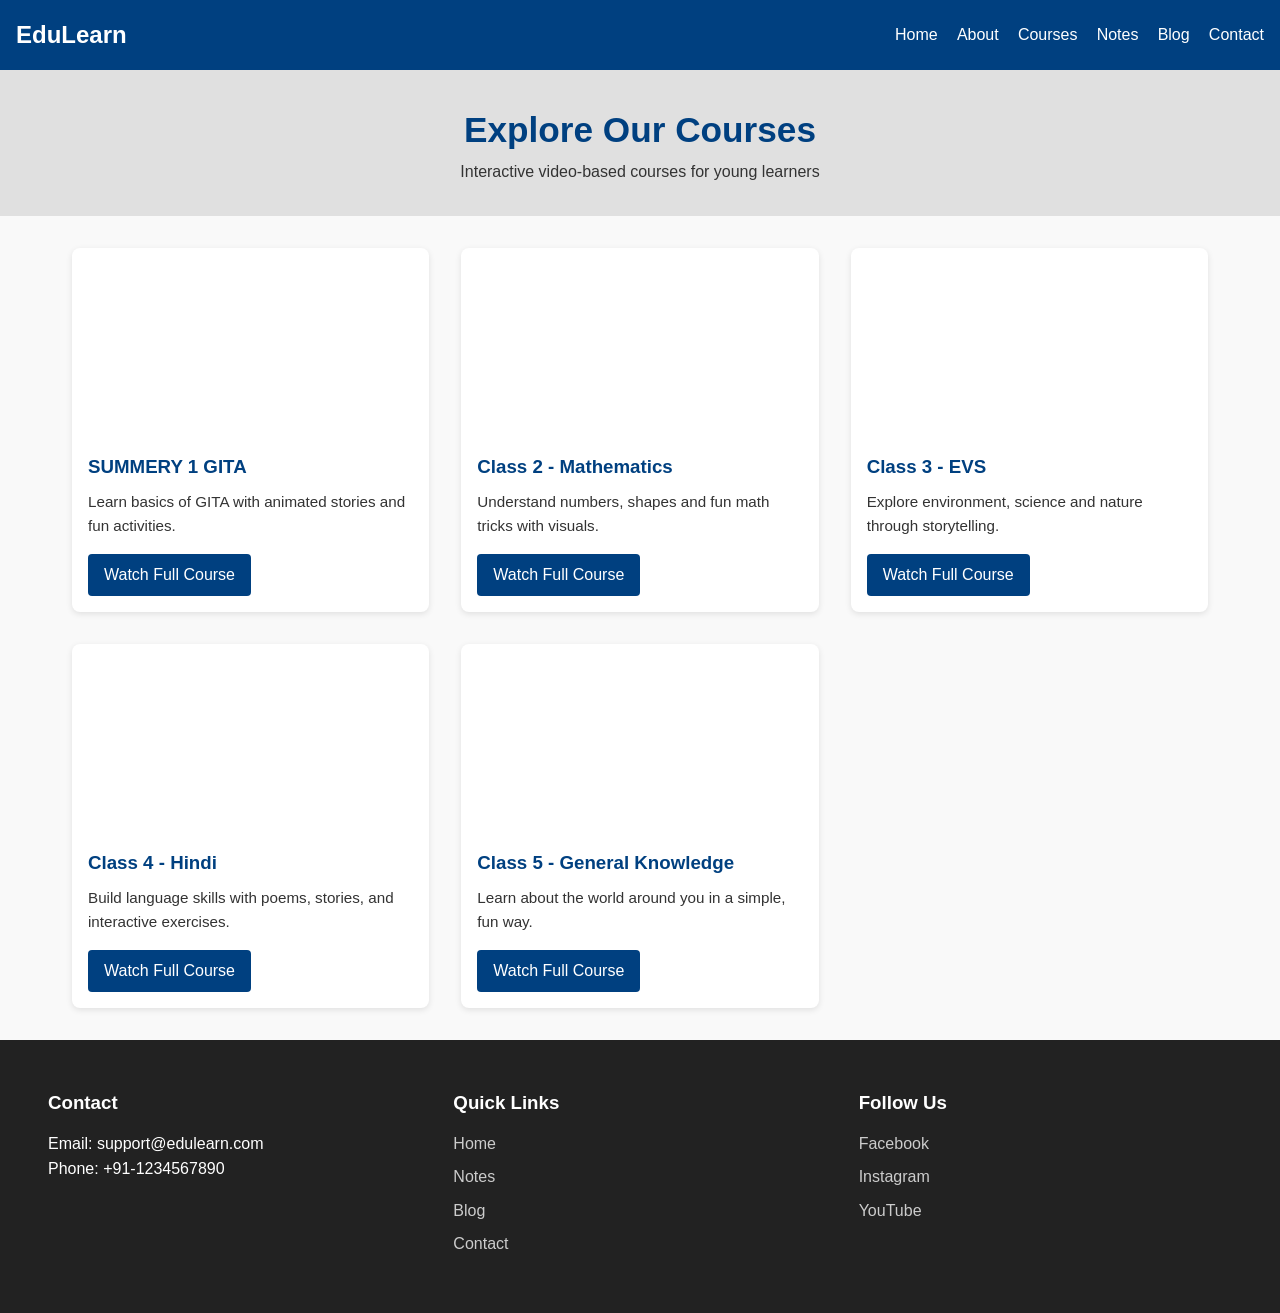
==== frontend/courses.html @ ccd1787a "added forntend to backend reop" ====
<!DOCTYPE html>
<html lang="en">

<head>
  <meta charset="UTF-8">
  <meta name="viewport" content="width=device-width, initial-scale=1.0">
  <title>Courses - EduLearn</title>
  <style>
    * {
      margin: 0;
      padding: 0;
      box-sizing: border-box;
      font-family: Arial, sans-serif;
    }

    body {
      background-color: #f9f9f9;
      color: #333;
      line-height: 1.6;
    }

    nav {
      background: #004080;
      color: #fff;
      padding: 1rem;
      display: flex;
      justify-content: space-between;
      align-items: center;
      flex-wrap: wrap;
    }

    .logo {
      font-size: 1.5rem;
      font-weight: bold;
    }

    .nav-links {
      list-style: none;
      display: flex;
      gap: 1.2rem;
    }

    .nav-links a {
      color: #fff;
      text-decoration: none;
    }

    header {
      background-color: #e0e0e0;
      padding: 2rem;
      text-align: center;
    }

    header h1 {
      font-size: 2.2rem;
      color: #004080;
    }

    section.courses {
      padding: 2rem;
      max-width: 1200px;
      margin: auto;
    }

    .course-grid {
      display: grid;
      grid-template-columns: repeat(auto-fit, minmax(280px, 1fr));
      gap: 2rem;
    }

    .course-card {
      background: #fff;
      border-radius: 8px;
      overflow: hidden;
      box-shadow: 0 2px 6px rgba(0, 0, 0, 0.1);
    }

    .course-card iframe {
      width: 100%;
      height: 180px;
      border: none;
    }

    .course-card .content {
      padding: 1rem;
    }

    .course-card h3 {
      color: #004080;
      margin-bottom: 0.5rem;
    }

    .course-card p {
      font-size: 0.95rem;
      margin-bottom: 1rem;
    }

    .course-card a {
      display: inline-block;
      background-color: #004080;
      color: #fff;
      text-decoration: none;
      padding: 0.5rem 1rem;
      border-radius: 4px;
      transition: background 0.3s;
    }

    .course-card a:hover {
      background-color: #002b5c;
    }

    footer {
      background: #222;
      color: #fff;
      padding: 2rem;
      display: flex;
      justify-content: space-between;
      flex-wrap: wrap;
    }

    .footer-section {
      flex: 1 1 200px;
      margin: 1rem;
    }

    .footer-section h3 {
      margin-bottom: 0.8rem;
    }

    .footer-section a {
      display: block;
      color: #ccc;
      text-decoration: none;
      margin-bottom: 0.5rem;
    }

    @media (max-width: 600px) {
      .nav-links {
        flex-direction: column;
        gap: 0.5rem;
      }
    }
  </style>
</head>

<body>
  <nav>
    <div class="logo">EduLearn</div>
    <ul class="nav-links">
      <li><a href="index.html">Home</a></li>
      <li><a href="about.html">About</a></li>
      <li><a href="courses.html">Courses</a></li>
      <li><a href="notes.html">Notes</a></li>
      <li><a href="blog.html">Blog</a></li>
      <li><a href="contact.html">Contact</a></li>
    </ul>
  </nav>

  <header>
    <h1>Explore Our Courses</h1>
    <p>Interactive video-based courses for young learners</p>
  </header>

  <section class="courses">
    <div class="course-grid">
      <div class="course-card">
        <iframe src="https://www.youtube.com/embed/dQw4w9WgXcQ" allowfullscreen></iframe>
        <div class="content">
          <h3>SUMMERY 1 GITA </h3>
          <p>Learn basics of GITA  with animated stories and fun activities.</p>
          <a href="https://youtu.be/M5lsfPat168?si=06nrs1YP9lTvTqA-">Watch Full Course</a>
        </div>
      </div>

      <div class="course-card">
        <iframe src="https://www.youtube.com/embed/dQw4w9WgXcQ" allowfullscreen></iframe>
        <div class="content">
          <h3>Class 2 - Mathematics</h3>
          <p>Understand numbers, shapes and fun math tricks with visuals.</p>
          <a href="#">Watch Full Course</a>
        </div>
      </div>

      <div class="course-card">
        <iframe src="https://www.youtube.com/embed/dQw4w9WgXcQ" allowfullscreen></iframe>
        <div class="content">
          <h3>Class 3 - EVS</h3>
          <p>Explore environment, science and nature through storytelling.</p>
          <a href="#">Watch Full Course</a>
        </div>
      </div>

      <div class="course-card">
        <iframe src="https://www.youtube.com/embed/dQw4w9WgXcQ" allowfullscreen></iframe>
        <div class="content">
          <h3>Class 4 - Hindi</h3>
          <p>Build language skills with poems, stories, and interactive exercises.</p>
          <a href="#">Watch Full Course</a>
        </div>
      </div>

      <div class="course-card">
        <iframe src="https://www.youtube.com/embed/dQw4w9WgXcQ" allowfullscreen></iframe>
        <div class="content">
          <h3>Class 5 - General Knowledge</h3>
          <p>Learn about the world around you in a simple, fun way.</p>
          <a href="#">Watch Full Course</a>
        </div>
      </div>
    </div>
  </section>

  <footer>
    <div class="footer-section">
      <h3>Contact</h3>
      <p>Email: support@edulearn.com</p>
      <p>Phone: +91-1234567890</p>
    </div>
    <div class="footer-section">
      <h3>Quick Links</h3>
      <a href="index.html">Home</a>
      <a href="notes.html">Notes</a>
      <a href="blog.html">Blog</a>
      <a href="contact.html">Contact</a>
    </div>
    <div class="footer-section">
      <h3>Follow Us</h3>
      <a href="#">Facebook</a>
      <a href="#">Instagram</a>
      <a href="#">YouTube</a>
    </div>
  </footer>
</body>

</html>
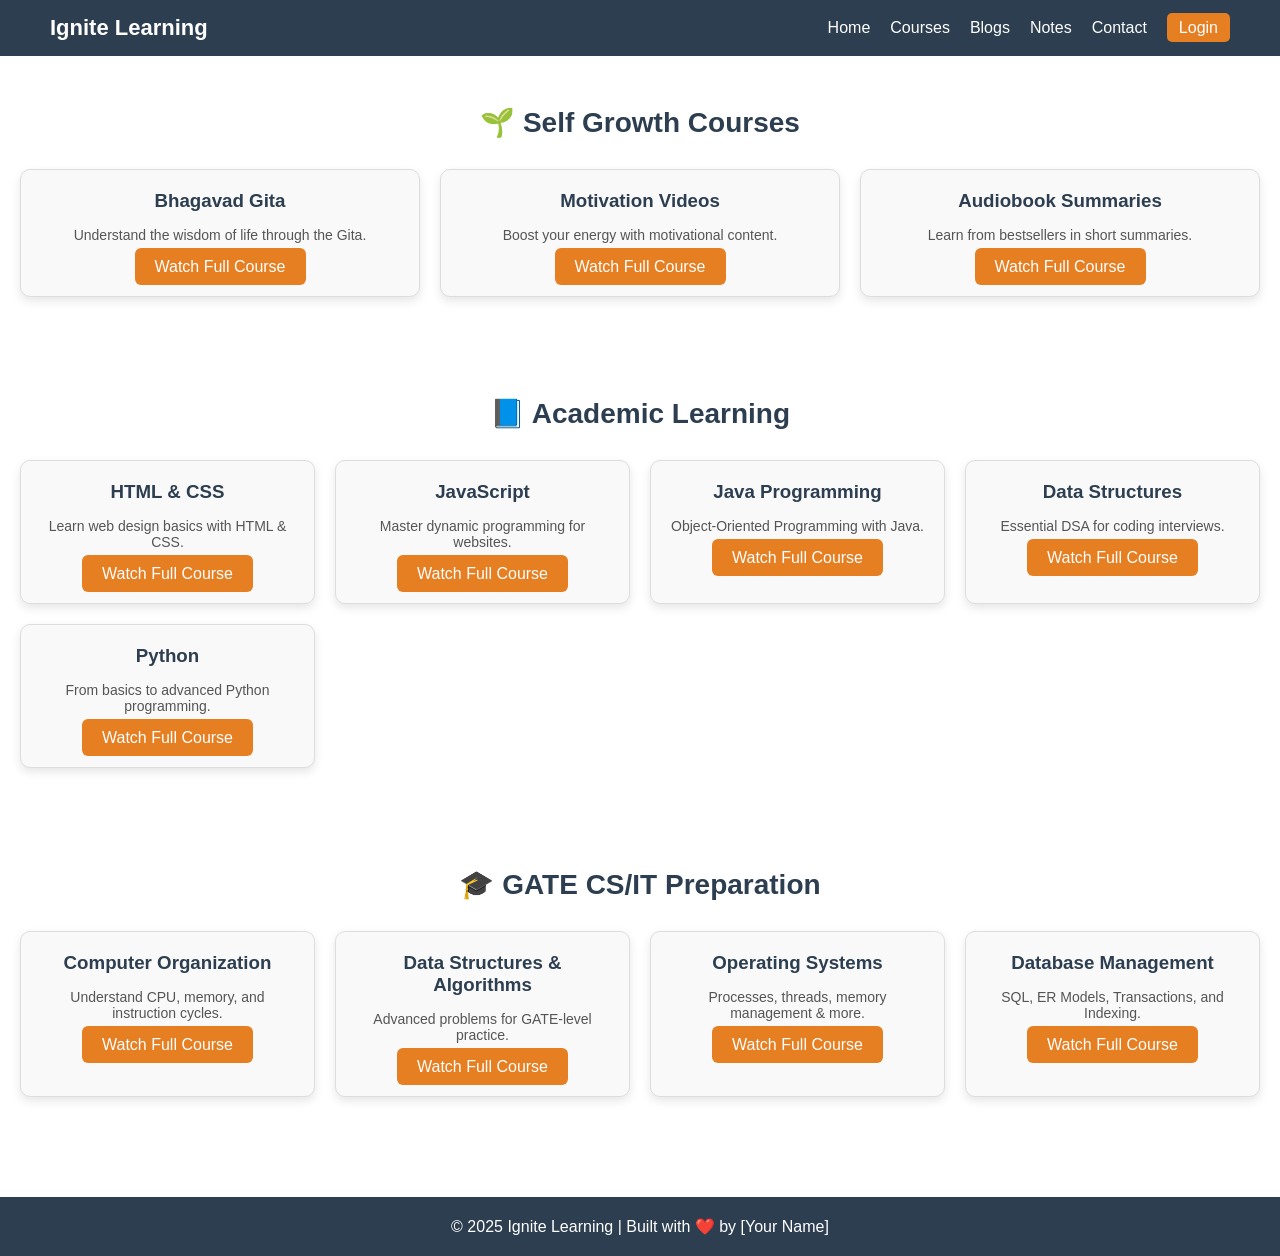
==== commit 82c3963e: "kaushal ka best project" ====
--- a/frontend/courses.html
+++ b/frontend/courses.html
@@ -1,235 +1,171 @@
 <!DOCTYPE html>
 <html lang="en">
-
 <head>
   <meta charset="UTF-8">
   <meta name="viewport" content="width=device-width, initial-scale=1.0">
-  <title>Courses - EduLearn</title>
+  <title>Courses | Ignite Learning</title>
+  <link rel="stylesheet" href="css/style.css">
   <style>
-    * {
-      margin: 0;
-      padding: 0;
-      box-sizing: border-box;
-      font-family: Arial, sans-serif;
-    }
-
-    body {
-      background-color: #f9f9f9;
-      color: #333;
-      line-height: 1.6;
-    }
-
-    nav {
-      background: #004080;
-      color: #fff;
-      padding: 1rem;
-      display: flex;
-      justify-content: space-between;
-      align-items: center;
-      flex-wrap: wrap;
-    }
-
-    .logo {
-      font-size: 1.5rem;
-      font-weight: bold;
-    }
-
-    .nav-links {
-      list-style: none;
-      display: flex;
-      gap: 1.2rem;
-    }
-
-    .nav-links a {
-      color: #fff;
-      text-decoration: none;
-    }
-
-    header {
-      background-color: #e0e0e0;
-      padding: 2rem;
+    /* Courses Page Styles */
+    .courses {
+      padding: 50px 20px;
       text-align: center;
     }
-
-    header h1 {
-      font-size: 2.2rem;
-      color: #004080;
+    .courses h2 {
+      font-size: 28px;
+      margin-bottom: 25px;
+      color: #2c3e50;
     }
-
-    section.courses {
-      padding: 2rem;
-      max-width: 1200px;
-      margin: auto;
-    }
-
     .course-grid {
       display: grid;
-      grid-template-columns: repeat(auto-fit, minmax(280px, 1fr));
-      gap: 2rem;
+      grid-template-columns: repeat(auto-fit, minmax(250px, 1fr));
+      gap: 20px;
+      margin-top: 30px;
     }
-
     .course-card {
-      background: #fff;
-      border-radius: 8px;
-      overflow: hidden;
-      box-shadow: 0 2px 6px rgba(0, 0, 0, 0.1);
+      border: 1px solid #ddd;
+      padding: 20px;
+      border-radius: 10px;
+      background: #f9f9f9;
+      box-shadow: 0 4px 10px rgba(0,0,0,0.1);
+      transition: transform 0.2s;
     }
-
-    .course-card iframe {
-      width: 100%;
-      height: 180px;
-      border: none;
+    .course-card:hover {
+      transform: scale(1.03);
     }
-
-    .course-card .content {
-      padding: 1rem;
+    .course-card h3 {
+      margin-bottom: 15px;
+      color: #2c3e50;
     }
-
-    .course-card h3 {
-      color: #004080;
-      margin-bottom: 0.5rem;
+    .course-card p {
+      font-size: 14px;
+      margin-bottom: 15px;
+      color: #555;
     }
-
-    .course-card p {
-      font-size: 0.95rem;
-      margin-bottom: 1rem;
+    .course-card .btn {
+      background: #e67e22;
+      color: white;
+      padding: 10px 20px;
+      border-radius: 6px;
+      text-decoration: none;
+      font-weight: 500;
+      transition: 0.3s;
     }
-
-    .course-card a {
-      display: inline-block;
-      background-color: #004080;
-      color: #fff;
-      text-decoration: none;
-      padding: 0.5rem 1rem;
-      border-radius: 4px;
-      transition: background 0.3s;
-    }
-
-    .course-card a:hover {
-      background-color: #002b5c;
+    .course-card .btn:hover {
+      background: #d35400;
     }
 
     footer {
-      background: #222;
+      text-align: center;
+      padding: 20px;
+      background: #2c3e50;
       color: #fff;
-      padding: 2rem;
-      display: flex;
-      justify-content: space-between;
-      flex-wrap: wrap;
-    }
-
-    .footer-section {
-      flex: 1 1 200px;
-      margin: 1rem;
-    }
-
-    .footer-section h3 {
-      margin-bottom: 0.8rem;
-    }
-
-    .footer-section a {
-      display: block;
-      color: #ccc;
-      text-decoration: none;
-      margin-bottom: 0.5rem;
-    }
-
-    @media (max-width: 600px) {
-      .nav-links {
-        flex-direction: column;
-        gap: 0.5rem;
-      }
+      margin-top: 50px;
     }
   </style>
 </head>
+<body>
 
-<body>
-  <nav>
-    <div class="logo">EduLearn</div>
-    <ul class="nav-links">
-      <li><a href="index.html">Home</a></li>
-      <li><a href="about.html">About</a></li>
-      <li><a href="courses.html">Courses</a></li>
-      <li><a href="notes.html">Notes</a></li>
-      <li><a href="blog.html">Blog</a></li>
-      <li><a href="contact.html">Contact</a></li>
-    </ul>
-  </nav>
-
+  <!-- Navbar -->
   <header>
-    <h1>Explore Our Courses</h1>
-    <p>Interactive video-based courses for young learners</p>
+    <nav class="navbar">
+      <div class="logo">Ignite Learning</div>
+      <ul class="nav-links">
+        <li><a href="index.html">Home</a></li>
+        <li><a href="courses.html" class="active">Courses</a></li>
+        <li><a href="blogs.html">Blogs</a></li>
+        <li><a href="notes.html">Notes</a></li>
+        <li><a href="contact.html">Contact</a></li>
+        <li><a href="login.html" class="btn">Login</a></li>
+      </ul>
+    </nav>
   </header>
 
+  <!-- Self Growth Section -->
   <section class="courses">
+    <h2>🌱 Self Growth Courses</h2>
     <div class="course-grid">
       <div class="course-card">
-        <iframe src="https://www.youtube.com/embed/dQw4w9WgXcQ" allowfullscreen></iframe>
-        <div class="content">
-          <h3>SUMMERY 1 GITA </h3>
-          <p>Learn basics of GITA  with animated stories and fun activities.</p>
-          <a href="https://youtu.be/M5lsfPat168?si=06nrs1YP9lTvTqA-">Watch Full Course</a>
-        </div>
+        <h3>Bhagavad Gita</h3>
+        <p>Understand the wisdom of life through the Gita.</p>
+        <a href="https://youtu.be/28sptQICKCk?si=XZwUHo99-nvzJiuK" class="btn">Watch Full Course</a>
       </div>
-
       <div class="course-card">
-        <iframe src="https://www.youtube.com/embed/dQw4w9WgXcQ" allowfullscreen></iframe>
-        <div class="content">
-          <h3>Class 2 - Mathematics</h3>
-          <p>Understand numbers, shapes and fun math tricks with visuals.</p>
-          <a href="#">Watch Full Course</a>
-        </div>
+        <h3>Motivation Videos</h3>
+        <p>Boost your energy with motivational content.</p>
+        <a href="https://youtu.be/mX80FkhFvWY?si=aVW93_hkZvSfV9k4" class="btn">Watch Full Course</a>
       </div>
-
       <div class="course-card">
-        <iframe src="https://www.youtube.com/embed/dQw4w9WgXcQ" allowfullscreen></iframe>
-        <div class="content">
-          <h3>Class 3 - EVS</h3>
-          <p>Explore environment, science and nature through storytelling.</p>
-          <a href="#">Watch Full Course</a>
-        </div>
-      </div>
-
-      <div class="course-card">
-        <iframe src="https://www.youtube.com/embed/dQw4w9WgXcQ" allowfullscreen></iframe>
-        <div class="content">
-          <h3>Class 4 - Hindi</h3>
-          <p>Build language skills with poems, stories, and interactive exercises.</p>
-          <a href="#">Watch Full Course</a>
-        </div>
-      </div>
-
-      <div class="course-card">
-        <iframe src="https://www.youtube.com/embed/dQw4w9WgXcQ" allowfullscreen></iframe>
-        <div class="content">
-          <h3>Class 5 - General Knowledge</h3>
-          <p>Learn about the world around you in a simple, fun way.</p>
-          <a href="#">Watch Full Course</a>
-        </div>
+        <h3>Audiobook Summaries</h3>
+        <p>Learn from bestsellers in short summaries.</p>
+        <a href="https://youtu.be/y8vpS0o1vvs?si=cBpdyajElExNptLU" class="btn">Watch Full Course</a>
       </div>
     </div>
   </section>
 
+  <!-- Academic Learning Section -->
+  <section class="courses">
+    <h2>📘 Academic Learning</h2>
+    <div class="course-grid">
+      <div class="course-card">
+        <h3>HTML & CSS</h3>
+        <p>Learn web design basics with HTML & CSS.</p>
+        <a href="https://youtu.be/HBqWsrqK89U?si=woGL8DDKeGraTmHe" class="btn">Watch Full Course</a>
+      </div>
+      <div class="course-card">
+        <h3>JavaScript</h3>
+        <p>Master dynamic programming for websites.</p>
+        <a href="https://youtu.be/sscX432bMZo?si=PTw3uwzRvBDBWK4G" class="btn">Watch Full Course</a>
+      </div>
+      <div class="course-card">
+        <h3>Java Programming</h3>
+        <p>Object-Oriented Programming with Java.</p>
+        <a href="https://youtu.be/32DLasxoOiM?si=zs0cJ0JAX_GTWtSC" class="btn">Watch Full Course</a>
+      </div>
+      <div class="course-card">
+        <h3>Data Structures</h3>
+        <p>Essential DSA for coding interviews.</p>
+        <a href="https://youtu.be/2o2vX0ZqQ_Y?si=b69HolDtTK-N-qzB" class="btn">Watch Full Course</a>
+      </div>
+      <div class="course-card">
+        <h3>Python</h3>
+        <p>From basics to advanced Python programming.</p>
+        <a href="https://youtu.be/ERCMXc8x7mc?si=OyWxsZdkRk69Abks" class="btn">Watch Full Course</a>
+      </div>
+    </div>
+  </section>
+
+  <!-- GATE Section -->
+  <section class="courses">
+    <h2>🎓 GATE CS/IT Preparation</h2>
+    <div class="course-grid">
+      <div class="course-card">
+        <h3>Computer Organization</h3>
+        <p>Understand CPU, memory, and instruction cycles.</p>
+        <a href="https://youtu.be/nezosHntjPg?si=LxPomvo1YXa4Pzam" class="btn">Watch Full Course</a>
+      </div>
+      <div class="course-card">
+        <h3>Data Structures & Algorithms</h3>
+        <p>Advanced problems for GATE-level practice.</p>
+        <a href="https://youtu.be/aaHL0KygWqE?si=a_Ff9G5-CJ-HvI53" class="btn">Watch Full Course</a>
+      </div>
+      <div class="course-card">
+        <h3>Operating Systems</h3>
+        <p>Processes, threads, memory management & more.</p>
+        <a href="https://www.youtube.com/live/86kN-pdxsl0?si=wnyJbiwjBklsqKtX" class="btn">Watch Full Course</a>
+      </div>
+      <div class="course-card">
+        <h3>Database Management</h3>
+        <p>SQL, ER Models, Transactions, and Indexing.</p>
+        <a href="https://www.youtube.com/live/kTJlj1rI8v8?si=-IzY54HPoZh7-Fl4" class="btn">Watch Full Course</a>
+      </div>
+    </div>
+  </section>
+
+  <!-- Footer -->
   <footer>
-    <div class="footer-section">
-      <h3>Contact</h3>
-      <p>Email: support@edulearn.com</p>
-      <p>Phone: +91-1234567890</p>
-    </div>
-    <div class="footer-section">
-      <h3>Quick Links</h3>
-      <a href="index.html">Home</a>
-      <a href="notes.html">Notes</a>
-      <a href="blog.html">Blog</a>
-      <a href="contact.html">Contact</a>
-    </div>
-    <div class="footer-section">
-      <h3>Follow Us</h3>
-      <a href="#">Facebook</a>
-      <a href="#">Instagram</a>
-      <a href="#">YouTube</a>
-    </div>
+    <p>© 2025 Ignite Learning | Built with ❤️ by [Your Name]</p>
   </footer>
+
 </body>
-
 </html>
--- a/frontend/css/style.css
+++ b/frontend/css/style.css
@@ -0,0 +1,465 @@
+/* General Reset */
+* {
+    margin: 0;
+    padding: 0;
+    box-sizing: border-box;
+    font-family: Arial, sans-serif;
+}
+
+/* Navbar */
+.navbar {
+    background: #2c3e50;
+    color: white;
+    display: flex;
+    justify-content: space-between;
+    align-items: center;
+    padding: 15px 50px;
+}
+.navbar .logo {
+    font-size: 22px;
+    font-weight: bold;
+}
+.navbar .nav-links {
+    list-style: none;
+    display: flex;
+    gap: 20px;
+}
+.navbar .nav-links a {
+    color: white;
+    text-decoration: none;
+    font-size: 16px;
+}
+.navbar .btn {
+    background: #e67e22;
+    padding: 6px 12px;
+    border-radius: 5px;
+}
+
+/* Hero Section */
+.hero {
+    background: linear-gradient(to right, #ff9966, #ff5e62);
+    color: white;
+    text-align: center;
+    padding: 80px 20px;
+}
+.hero h1 {
+    font-size: 42px;
+    margin-bottom: 15px;
+}
+.hero p {
+    font-size: 18px;
+    margin-bottom: 25px;
+}
+.hero .btn {
+    background: white;
+    color: #ff5e62;
+    padding: 10px 20px;
+    border-radius: 8px;
+    text-decoration: none;
+    font-weight: bold;
+}
+
+/* About Section */
+.about {
+    padding: 50px;
+    text-align: center;
+}
+.about h2 {
+    font-size: 28px;
+    margin-bottom: 15px;
+}
+
+/* Footer */
+footer {
+    background: #2c3e50;
+    color: white;
+    text-align: center;
+    padding: 20px;
+}
+footer a {
+    color: #e67e22;
+    text-decoration: none;
+}
+
+/* Form Container */
+.form-container {
+    max-width: 400px;
+    margin: 60px auto;
+    padding: 30px;
+    border: 1px solid #ddd;
+    border-radius: 10px;
+    background: #f9f9f9;
+    box-shadow: 0 4px 10px rgba(0,0,0,0.1);
+    text-align: center;
+}
+.form-container h2 {
+    margin-bottom: 20px;
+    color: #2c3e50;
+}
+.form-group {
+    margin-bottom: 15px;
+    text-align: left;
+}
+.form-group label {
+    display: block;
+    margin-bottom: 5px;
+    font-weight: bold;
+}
+.form-group input {
+    width: 100%;
+    padding: 10px;
+    border-radius: 6px;
+    border: 1px solid #ccc;
+}
+.form-container .btn {
+    width: 100%;
+    padding: 10px;
+    background: #e67e22;
+    color: white;
+    border: none;
+    border-radius: 6px;
+    cursor: pointer;
+}
+.form-container .btn:hover {
+    background: #d35400;
+}
+
+/* Courses Section */
+.courses {
+    padding: 50px;
+    text-align: center;
+}
+.courses h2 {
+    font-size: 28px;
+    margin-bottom: 20px;
+}
+.course-grid {
+    display: grid;
+    grid-template-columns: repeat(auto-fit, minmax(250px, 1fr));
+    gap: 20px;
+    margin-top: 30px;
+}
+.course-card {
+    border: 1px solid #ddd;
+    padding: 20px;
+    border-radius: 10px;
+    background: #f9f9f9;
+    box-shadow: 0 4px 10px rgba(0,0,0,0.1);
+    transition: transform 0.2s;
+}
+.course-card:hover {
+    transform: scale(1.03);
+}
+.course-card h3 {
+    margin-bottom: 10px;
+    color: #2c3e50;
+}
+.course-card p {
+    font-size: 14px;
+    margin-bottom: 15px;
+}
+.course-card .btn {
+    background: #e67e22;
+    color: white;
+    padding: 8px 15px;
+    border-radius: 6px;
+    text-decoration: none;
+}
+.course-card .btn:hover {
+    background: #d35400;
+}
+
+.course-details {
+  text-align: center;
+  padding: 40px;
+}
+
+.video-container {
+  margin: 20px auto;
+  max-width: 800px;
+}
+
+.notes-link {
+  margin: 20px 0;
+}
+.notes-link .btn {
+  background: #28a745;
+  padding: 10px 20px;
+  border-radius: 6px;
+  color: #fff;
+  text-decoration: none;
+}
+
+/* Contact Page */
+/* Contact Section */
+.contact-section {
+  max-width: 900px;
+  margin: 50px auto;
+  text-align: center;
+  padding: 0 20px;
+}
+
+.contact-section h1 {
+  font-size: 2.2rem;
+  color: #0077ff;
+  margin-bottom: 10px;
+}
+
+.contact-section p {
+  color: #555;
+  margin-bottom: 30px;
+  font-size: 1.1rem;
+}
+
+.contact-card {
+  background: #f5f9ff;
+  padding: 30px;
+  border-radius: 12px;
+  box-shadow: 0 8px 20px rgba(0,0,0,0.1);
+}
+
+.contact-card input,
+.contact-card textarea {
+  width: 100%;
+  padding: 12px 15px;
+  margin: 10px 0;
+  border-radius: 8px;
+  border: 1px solid #ccc;
+  font-size: 1rem;
+}
+
+.contact-card input:focus,
+.contact-card textarea:focus {
+  outline: none;
+  border-color: #0077ff;
+  box-shadow: 0 0 5px rgba(0,119,255,0.3);
+}
+
+.btn-send {
+  background: #28a745;
+  color: white;
+  padding: 12px 25px;
+  border: none;
+  border-radius: 8px;
+  font-size: 1rem;
+  cursor: pointer;
+  transition: transform 0.3s, background 0.3s;
+}
+
+.btn-send:hover {
+  background: #218838;
+  transform: scale(1.05);
+}
+
+#formMessage {
+  margin-top: 15px;
+  font-weight: 500;
+}
+
+
+/* Notes Page */
+.notes {
+  padding: 50px 20px;
+  text-align: center;
+  background: #f9f9f9;
+}
+
+.notes .section-title {
+  font-size: 2rem;
+  margin-bottom: 30px;
+  color: #222;
+}
+
+.notes-container {
+  display: grid;
+  grid-template-columns: repeat(auto-fit, minmax(250px, 1fr));
+  gap: 20px;
+}
+
+.note-card {
+  background: #fff;
+  padding: 20px;
+  border-radius: 12px;
+  box-shadow: 0 4px 6px rgba(0,0,0,0.1);
+  transition: transform 0.3s ease, box-shadow 0.3s ease;
+}
+
+.note-card:hover {
+  transform: translateY(-5px);
+  box-shadow: 0 6px 12px rgba(0,0,0,0.2);
+}
+
+.note-card h3 {
+  font-size: 1.2rem;
+  margin-bottom: 10px;
+}
+
+.note-card p {
+  font-size: 0.95rem;
+  margin-bottom: 15px;
+  color: #555;
+}
+
+.btn-green {
+  display: inline-block;
+  padding: 10px 18px;
+  background: #28a745;
+  color: #fff;
+  text-decoration: none;
+  border-radius: 6px;
+  transition: background 0.3s ease;
+}
+
+.btn-green:hover {
+  background: #218838;
+}
+
+/* Blogs Section */
+.blogs {
+  padding: 40px;
+  background: #f9fafb;
+}
+
+.blog-category {
+  margin-bottom: 40px;
+}
+
+.blog-category h2 {
+  font-size: 24px;
+  margin-bottom: 20px;
+  color: #2c3e50;
+  border-left: 4px solid #27ae60;
+  padding-left: 10px;
+}
+
+.blog-list {
+  display: grid;
+  grid-template-columns: repeat(auto-fit, minmax(280px, 1fr));
+  gap: 20px;
+}
+
+.blog-card {
+  background: #fff;
+  padding: 20px;
+  border-radius: 12px;
+  box-shadow: 0 4px 8px rgba(0,0,0,0.1);
+  transition: transform 0.2s ease;
+}
+
+.blog-card:hover {
+  transform: translateY(-5px);
+}
+
+.blog-card h3 {
+  margin-bottom: 10px;
+  font-size: 20px;
+  color: #16a085;
+}
+
+.blog-card p {
+  font-size: 14px;
+  margin-bottom: 15px;
+  color: #555;
+}
+
+.blog-card .btn-green {
+  display: inline-block;
+  padding: 8px 15px;
+  background: #27ae60;
+  color: #fff;
+  border-radius: 6px;
+  text-decoration: none;
+  font-weight: bold;
+  transition: background 0.3s ease;
+}
+
+.blog-card .btn-green:hover {
+  background: #219150;
+}
+
+
+
+
+/* About Page */
+.about {
+  padding: 40px;
+  background: linear-gradient(135deg, #f9f9f9, #e3f2fd);
+  text-align: center;
+}
+
+.mission {
+  max-width: 800px;
+  margin: 0 auto;
+  font-size: 1.1rem;
+  line-height: 1.6;
+  color: #444;
+  margin-bottom: 40px;
+}
+
+/* Developers Section */
+.team {
+  padding: 40px;
+  background: #fff;
+}
+
+.team-container {
+  display: flex;
+  flex-wrap: wrap;
+  justify-content: center;
+  gap: 20px;
+}
+
+.dev-card {
+  background: #fdfdfd;
+  padding: 20px;
+  border-radius: 16px;
+  box-shadow: 0 6px 12px rgba(0,0,0,0.1);
+  text-align: center;
+  max-width: 320px;
+  transition: transform 0.3s;
+}
+
+.dev-card:hover {
+  transform: translateY(-5px);
+}
+
+.dev-photo {
+  width: 120px;
+  height: 120px;
+  border-radius: 50%;
+  margin-bottom: 15px;
+  object-fit: cover;
+}
+
+.dev-card h3 {
+  font-size: 1.5rem;
+  margin-bottom: 8px;
+  color: #2c3e50;
+}
+
+.dev-card .role {
+  font-style: italic;
+  color: #1a73e8;
+  margin-bottom: 12px;
+}
+
+.dev-card .intro {
+  font-size: 0.95rem;
+  color: #555;
+  margin-bottom: 15px;
+}
+
+.dev-card p {
+  margin: 5px 0;
+}
+
+.dev-card .social-links a {
+  margin: 0 8px;
+  text-decoration: none;
+  color: #1a73e8;
+  font-weight: bold;
+}
+
+.dev-card .social-links a:hover {
+  color: #0c47a1;
+}
